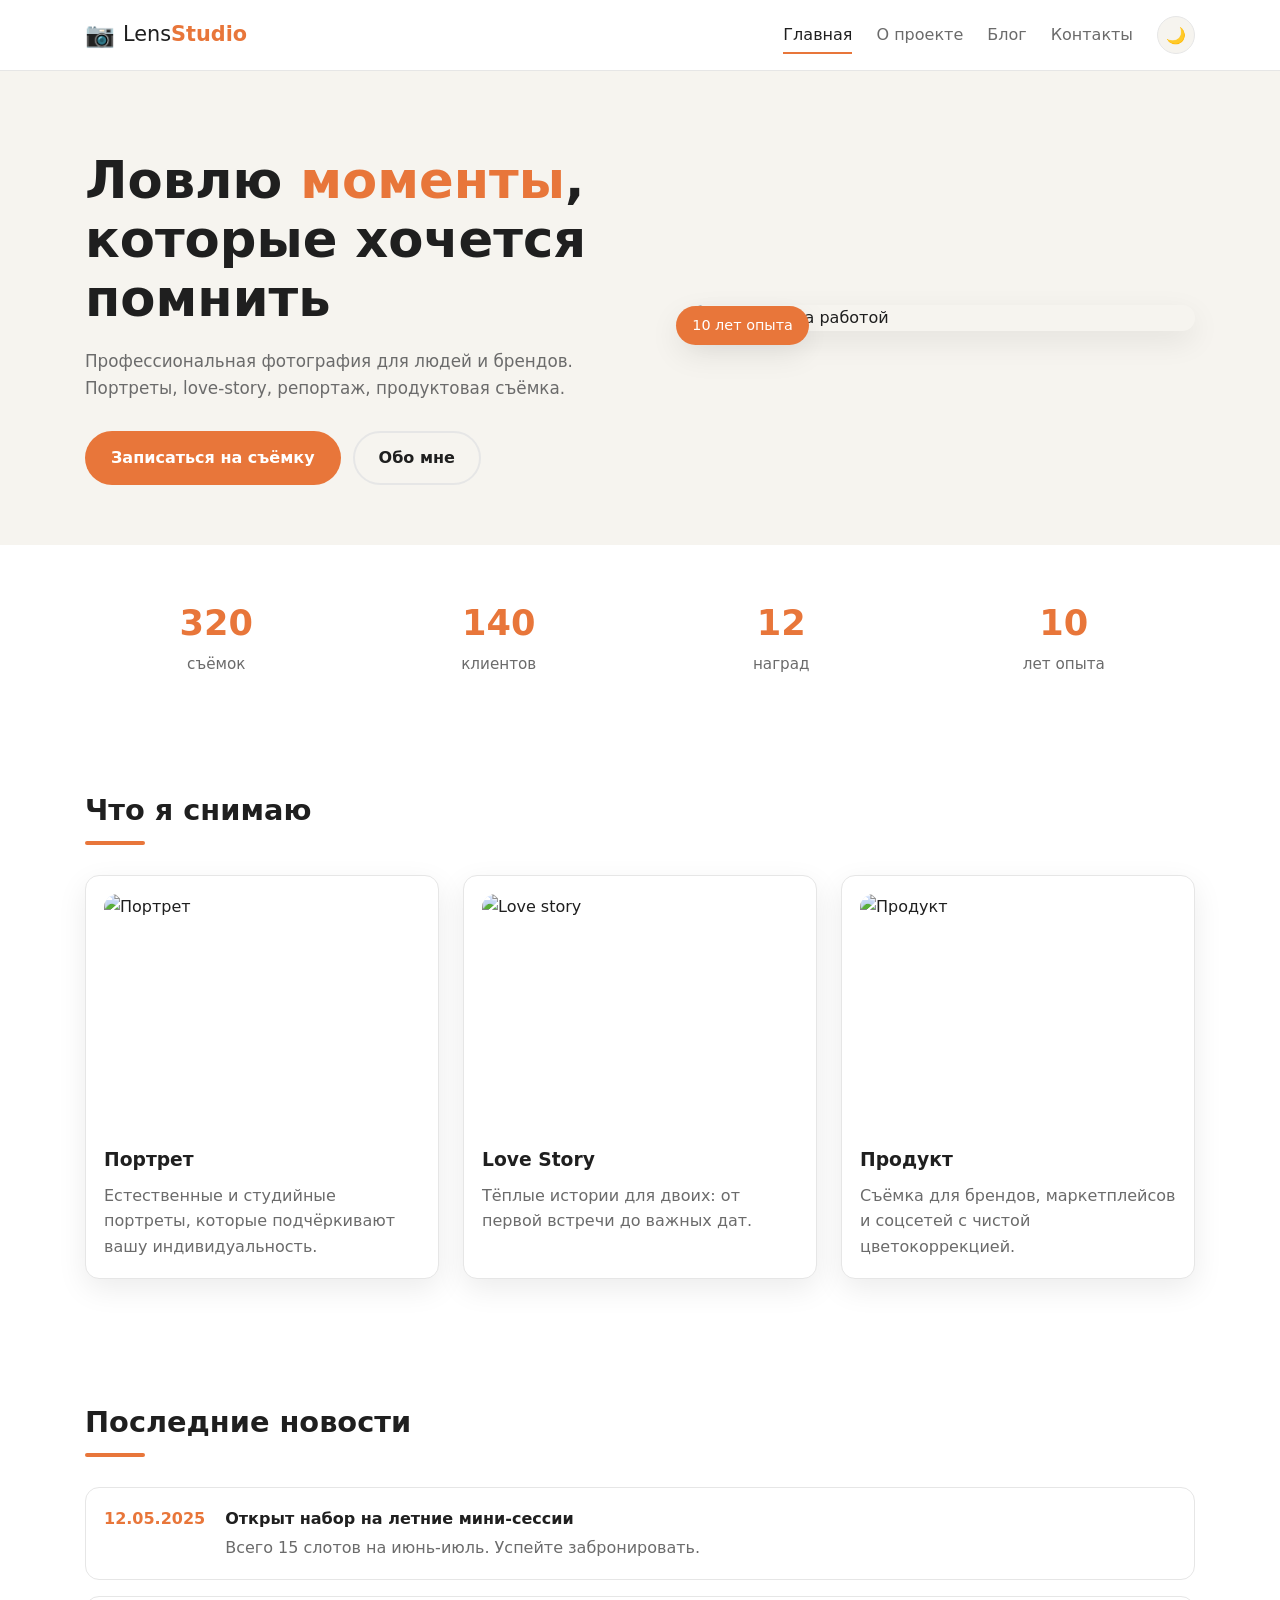
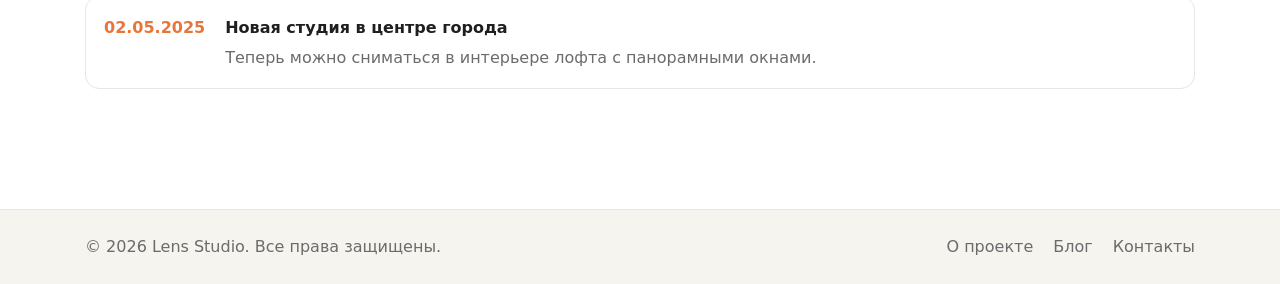
==== index.html @ 7b93a881 "Update" ====
<!DOCTYPE html>
<html lang="ru">
<head>
  <meta charset="UTF-8" />
  <meta name="viewport" content="width=device-width, initial-scale=1.0" />
  <title>Lens Studio — Фотограф-визитка</title>
  <link rel="stylesheet" href="css/style.css" />
</head>
<body>
  <header class="header">
    <div class="container header__inner">
      <a href="index.html" class="logo">
        <span class="logo__icon">📷</span>
        <span class="logo__text">Lens<strong>Studio</strong></span>
      </a>
      <button class="burger" id="burger" aria-label="Открыть меню">☰</button>
      <nav class="nav" id="nav">
        <a href="index.html" class="nav__link active">Главная</a>
        <a href="about.html" class="nav__link">О проекте</a>
        <a href="blog.html" class="nav__link">Блог</a>
        <a href="contact.html" class="nav__link">Контакты</a>
        <button class="theme-btn" id="themeToggle" title="Сменить тему">🌙</button>
      </nav>
    </div>
  </header>

  <main>
    <!-- HERO -->
    <section class="hero">
      <div class="container hero__inner">
        <div class="hero__text">
          <h1 class="hero__title">Ловлю <span class="accent">моменты</span>,<br>которые хочется помнить</h1>
          <p class="hero__subtitle">
            Профессиональная фотография для людей и брендов. Портреты, love-story, репортаж, продуктовая съёмка.
          </p>
          <div class="hero__actions">
            <a href="contact.html" class="btn btn--primary">Записаться на съёмку</a>
            <a href="about.html" class="btn btn--ghost">Обо мне</a>
          </div>
        </div>
        <div class="hero__image">
          <img src="https://picsum.photos/seed/lens/600/700" alt="Фотограф за работой" loading="lazy" />
          <span class="hero__badge">10 лет опыта</span>
        </div>
      </div>
    </section>

    <!-- Статистика -->
    <section class="stats container">
      <div class="stat"><span class="stat__num" data-count="320">0</span><span>съёмок</span></div>
      <div class="stat"><span class="stat__num" data-count="140">0</span><span>клиентов</span></div>
      <div class="stat"><span class="stat__num" data-count="12">0</span><span>наград</span></div>
      <div class="stat"><span class="stat__num" data-count="10">0</span><span>лет опыта</span></div>
    </section>

    <!-- Услуги -->
    <section class="section container">
      <h2 class="section__title">Что я снимаю</h2>
      <div class="cards">
        <article class="card reveal">
          <img src="https://picsum.photos/seed/portrait/400/300" alt="Портрет" loading="lazy">
          <h3>Портрет</h3>
          <p>Естественные и студийные портреты, которые подчёркивают вашу индивидуальность.</p>
        </article>
        <article class="card reveal">
          <img src="https://picsum.photos/seed/love/400/300" alt="Love story" loading="lazy">
          <h3>Love Story</h3>
          <p>Тёплые истории для двоих: от первой встречи до важных дат.</p>
        </article>
        <article class="card reveal">
          <img src="https://picsum.photos/seed/product/400/300" alt="Продукт" loading="lazy">
          <h3>Продукт</h3>
          <p>Съёмка для брендов, маркетплейсов и соцсетей с чистой цветокоррекцией.</p>
        </article>
      </div>
    </section>

    <!-- Новости -->
    <section class="section container">
      <h2 class="section__title">Последние новости</h2>
      <ul class="news">
        <li class="news__item reveal">
          <time>12.05.2025</time>
          <div>
            <h4>Открыт набор на летние мини-сессии</h4>
            <p>Всего 15 слотов на июнь-июль. Успейте забронировать.</p>
          </div>
        </li>
        <li class="news__item reveal">
          <time>02.05.2025</time>
          <div>
            <h4>Новая студия в центре города</h4>
            <p>Теперь можно сниматься в интерьере лофта с панорамными окнами.</p>
          </div>
        </li>
      </ul>
    </section>
  </main>

  <footer class="footer">
    <div class="container footer__inner">
      <p>© <span id="year"></span> Lens Studio. Все права защищены.</p>
      <div class="footer__links">
        <a href="about.html">О проекте</a>
        <a href="blog.html">Блог</a>
        <a href="contact.html">Контакты</a>
      </div>
    </div>
  </footer>

  <script src="js/script.js"></script>
</body>
</html>
---- css/style.css ----
/* ================= BASE ================= */
:root {
  --bg: #ffffff;
  --bg-alt: #f6f4ef;
  --text: #1f1f1f;
  --muted: #6b6b6b;
  --accent: #e8763a;
  --card: #ffffff;
  --border: #e6e6e6;
  --radius: 14px;
  --shadow: 0 10px 30px rgba(0,0,0,.08);
  --transition: .3s ease;
}

[data-theme="dark"] {
  --bg: #14151a;
  --bg-alt: #1c1e26;
  --text: #f2f2f2;
  --muted: #a5a5b0;
  --card: #1f2129;
  --border: #2a2d37;
  --shadow: 0 10px 30px rgba(0,0,0,.4);
}

* { box-sizing: border-box; margin: 0; padding: 0; }

html { scroll-behavior: smooth; }

body {
  font-family: "Segoe UI", system-ui, -apple-system, sans-serif;
  background: var(--bg);
  color: var(--text);
  line-height: 1.6;
  transition: background var(--transition), color var(--transition);
}

.container { max-width: 1150px; margin: 0 auto; padding: 0 20px; }
img { max-width: 100%; display: block; border-radius: var(--radius); }
a { color: inherit; text-decoration: none; }

/* ================= HEADER ================= */
.header {
  position: sticky; top: 0; z-index: 100;
  background: color-mix(in srgb, var(--bg) 90%, transparent);
  backdrop-filter: blur(10px);
  border-bottom: 1px solid var(--border);
}
.header__inner { display: flex; align-items: center; justify-content: space-between; height: 70px; }
.logo { display: flex; align-items: center; gap: 8px; font-size: 1.3rem; }
.logo__text strong { color: var(--accent); }
.logo__icon { font-size: 1.5rem; }

.nav { display: flex; align-items: center; gap: 24px; }
.nav__link { position: relative; padding: 6px 0; color: var(--muted); transition: color var(--transition); }
.nav__link::after {
  content: ""; position: absolute; left: 0; bottom: 0; width: 0; height: 2px;
  background: var(--accent); transition: width var(--transition);
}
.nav__link:hover, .nav__link.active { color: var(--text); }
.nav__link:hover::after, .nav__link.active::after { width: 100%; }

.theme-btn {
  background: var(--bg-alt); border: 1px solid var(--border); border-radius: 50%;
  width: 38px; height: 38px; cursor: pointer; font-size: 1rem; transition: var(--transition);
}
.theme-btn:hover { transform: rotate(20deg) scale(1.1); }

.burger { display: none; background: none; border: none; font-size: 1.6rem; color: var(--text); cursor: pointer; }

/* ================= HERO ================= */
.hero { padding: 80px 0 60px; background: var(--bg-alt); overflow: hidden; }
.hero__inner { display: grid; grid-template-columns: 1.1fr 1fr; gap: 50px; align-items: center; }
.hero__title { font-size: clamp(2rem, 4vw, 3.2rem); line-height: 1.15; margin-bottom: 20px; }
.accent { color: var(--accent); }
.hero__subtitle { color: var(--muted); margin-bottom: 30px; max-width: 500px; font-size: 1.05rem; }
.hero__actions { display: flex; gap: 12px; flex-wrap: wrap; }
.hero__image { position: relative; }
.hero__image img { box-shadow: var(--shadow); }
.hero__badge {
  position: absolute; bottom: -14px; left: -14px;
  background: var(--accent); color: #fff; padding: 8px 16px; border-radius: 999px;
  font-size: .9rem; box-shadow: var(--shadow);
  animation: float 3s ease-in-out infinite;
}
@keyframes float { 0%,100% { transform: translateY(0);} 50% { transform: translateY(-8px);} }

.hero__text { animation: fadeUp .9s ease both; }
@keyframes fadeUp { from {opacity:0; transform: translateY(20px);} to {opacity:1; transform:none;} }

/* ================= BUTTONS ================= */
.btn {
  display: inline-block; padding: 12px 24px; border-radius: 999px;
  font-weight: 600; cursor: pointer; border: 2px solid transparent;
  transition: var(--transition);
}
.btn--primary { background: var(--accent); color: #fff; }
.btn--primary:hover { transform: translateY(-2px); box-shadow: 0 8px 20px rgba(232,118,58,.4); }
.btn--ghost { border-color: var(--border); color: var(--text); }
.btn--ghost:hover { border-color: var(--accent); color: var(--accent); }

/* ================= STATS ================= */
.stats {
  display: grid; grid-template-columns: repeat(4, 1fr);
  gap: 20px; padding: 50px 20px; text-align: center;
}
.stat__num { display: block; font-size: 2.2rem; font-weight: 700; color: var(--accent); }
.stat span:last-child { color: var(--muted); font-size: .95rem; }

/* ================= SECTIONS ================= */
.section { padding: 60px 20px; }
.section__title { font-size: 1.8rem; margin-bottom: 30px; position: relative; }
.section__title::after {
  content: ""; display: block; width: 60px; height: 4px;
  background: var(--accent); border-radius: 2px; margin-top: 8px;
}
.section__subtitle { color: var(--muted); margin-bottom: 24px; }

/* ================= CARDS ================= */
.cards { display: grid; grid-template-columns: repeat(auto-fit, minmax(260px, 1fr)); gap: 24px; }
.card {
  background: var(--card); border: 1px solid var(--border); border-radius: var(--radius);
  padding: 18px; box-shadow: var(--shadow);
  transition: transform var(--transition), box-shadow var(--transition);
}
.card:hover { transform: translateY(-6px); }
.card img { aspect-ratio: 4/3; object-fit: cover; margin-bottom: 14px; }
.card h3 { margin-bottom: 8px; }
.card p { color: var(--muted); }

/* ================= NEWS ================= */
.news { list-style: none; display: flex; flex-direction: column; gap: 16px; }
.news__item {
  display: flex; gap: 20px; padding: 18px;
  background: var(--card); border-radius: var(--radius); border: 1px solid var(--border);
  transition: var(--transition);
}
.news__item:hover { border-color: var(--accent); }
.news__item time { color: var(--accent); font-weight: 600; min-width: 100px; }
.news__item h4 { margin-bottom: 4px; }
.news__item p { color: var(--muted); }

/* ================= ABOUT ================= */
.about { display: grid; grid-template-columns: 1fr 1fr; gap: 40px; align-items: center; margin-bottom: 50px; }
.about__text h2 { margin-bottom: 14px; }
.about__text p { color: var(--muted); margin-bottom: 12px; }
.list, .timeline { padding-left: 24px; margin-bottom: 30px; }
.list li, .timeline li { margin-bottom: 10px; color: var(--muted); }
.list li::marker, .timeline li::marker { color: var(--accent); }

/* ================= BLOG ================= */
.blog-grid { display: grid; grid-template-columns: repeat(auto-fit, minmax(280px, 1fr)); gap: 24px; }
.post {
  background: var(--card); border: 1px solid var(--border); border-radius: var(--radius);
  overflow: hidden; box-shadow: var(--shadow); transition: var(--transition);
}
.post:hover { transform: translateY(-6px); }
.post img { border-radius: 0; aspect-ratio: 16/10; object-fit: cover; }
.post__body { padding: 18px; }
.post__body h3 { margin-bottom: 8px; }
.post__body p { color: var(--muted); margin-bottom: 14px; }

.fav-btn {
  background: var(--bg-alt); border: 1px solid var(--border); color: var(--text);
  padding: 8px 14px; border-radius: 999px; cursor: pointer; transition: var(--transition);
  font-size: .9rem;
}
.fav-btn:hover { border-color: var(--accent); color: var(--accent); }
.fav-btn.active { background: var(--accent); color: #fff; border-color: var(--accent); }

.fav-list { display: flex; flex-wrap: wrap; gap: 10px; color: var(--muted); }
.fav-chip {
  padding: 6px 14px; background: var(--bg-alt); border: 1px solid var(--border);
  border-radius: 999px; color: var(--text);
}

/* ================= CONTACT ================= */
.contact-wrap { display: grid; grid-template-columns: 1.1fr 1fr; gap: 40px; }
.form { display: flex; flex-direction: column; gap: 16px; }
.form label { display: flex; flex-direction: column; gap: 6px; font-weight: 500; font-size: .95rem; }
.form input, .form textarea {
  padding: 12px 14px; border-radius: 10px; border: 1px solid var(--border);
  background: var(--card); color: var(--text); font: inherit; outline: none;
  transition: border-color var(--transition);
}
.form input:focus, .form textarea:focus { border-color: var(--accent); }
.form__status { font-size: .9rem; color: var(--accent); min-height: 1.2em; }
.contact-info { background: var(--bg-alt); padding: 24px; border-radius: var(--radius); }
.contact-info h2 { margin-bottom: 16px; }
.contact-info p { margin-bottom: 10px; }

/* ================= FOOTER ================= */
.footer { background: var(--bg-alt); border-top: 1px solid var(--border); margin-top: 60px; padding: 24px 0; }
.footer__inner { display: flex; justify-content: space-between; flex-wrap: wrap; gap: 12px; color: var(--muted); }
.footer__links { display: flex; gap: 20px; }
.footer__links a:hover { color: var(--accent); }

/* ================= REVEAL ANIMATION ================= */
.reveal { opacity: 0; transform: translateY(30px); transition: opacity .7s ease, transform .7s ease; }
.reveal.visible { opacity: 1; transform: none; }

/* ================= MOBILE ================= */
@media (max-width: 768px) {
  .burger { display: block; }
  .nav {
    position: fixed; top: 70px; right: 0; height: calc(100vh - 70px);
    width: 260px; background: var(--bg); flex-direction: column;
    padding: 30px; transform: translateX(100%);
    transition: transform var(--transition); border-left: 1px solid var(--border);
    align-items: flex-start; gap: 18px;
  }
  .nav.open { transform: translateX(0); }
  .hero { padding: 40px 0; }
  .hero__inner { grid-template-columns: 1fr; }
  .hero__image { order: -1; max-width: 400px; }
  .stats { grid-template-columns: repeat(2, 1fr); }
  .about { grid-template-columns: 1fr; }
  .contact-wrap { grid-template-columns: 1fr; }
  .news__item { flex-direction: column; gap: 6px; }
  .footer__inner { flex-direction: column; text-align: center; align-items: center; }
}
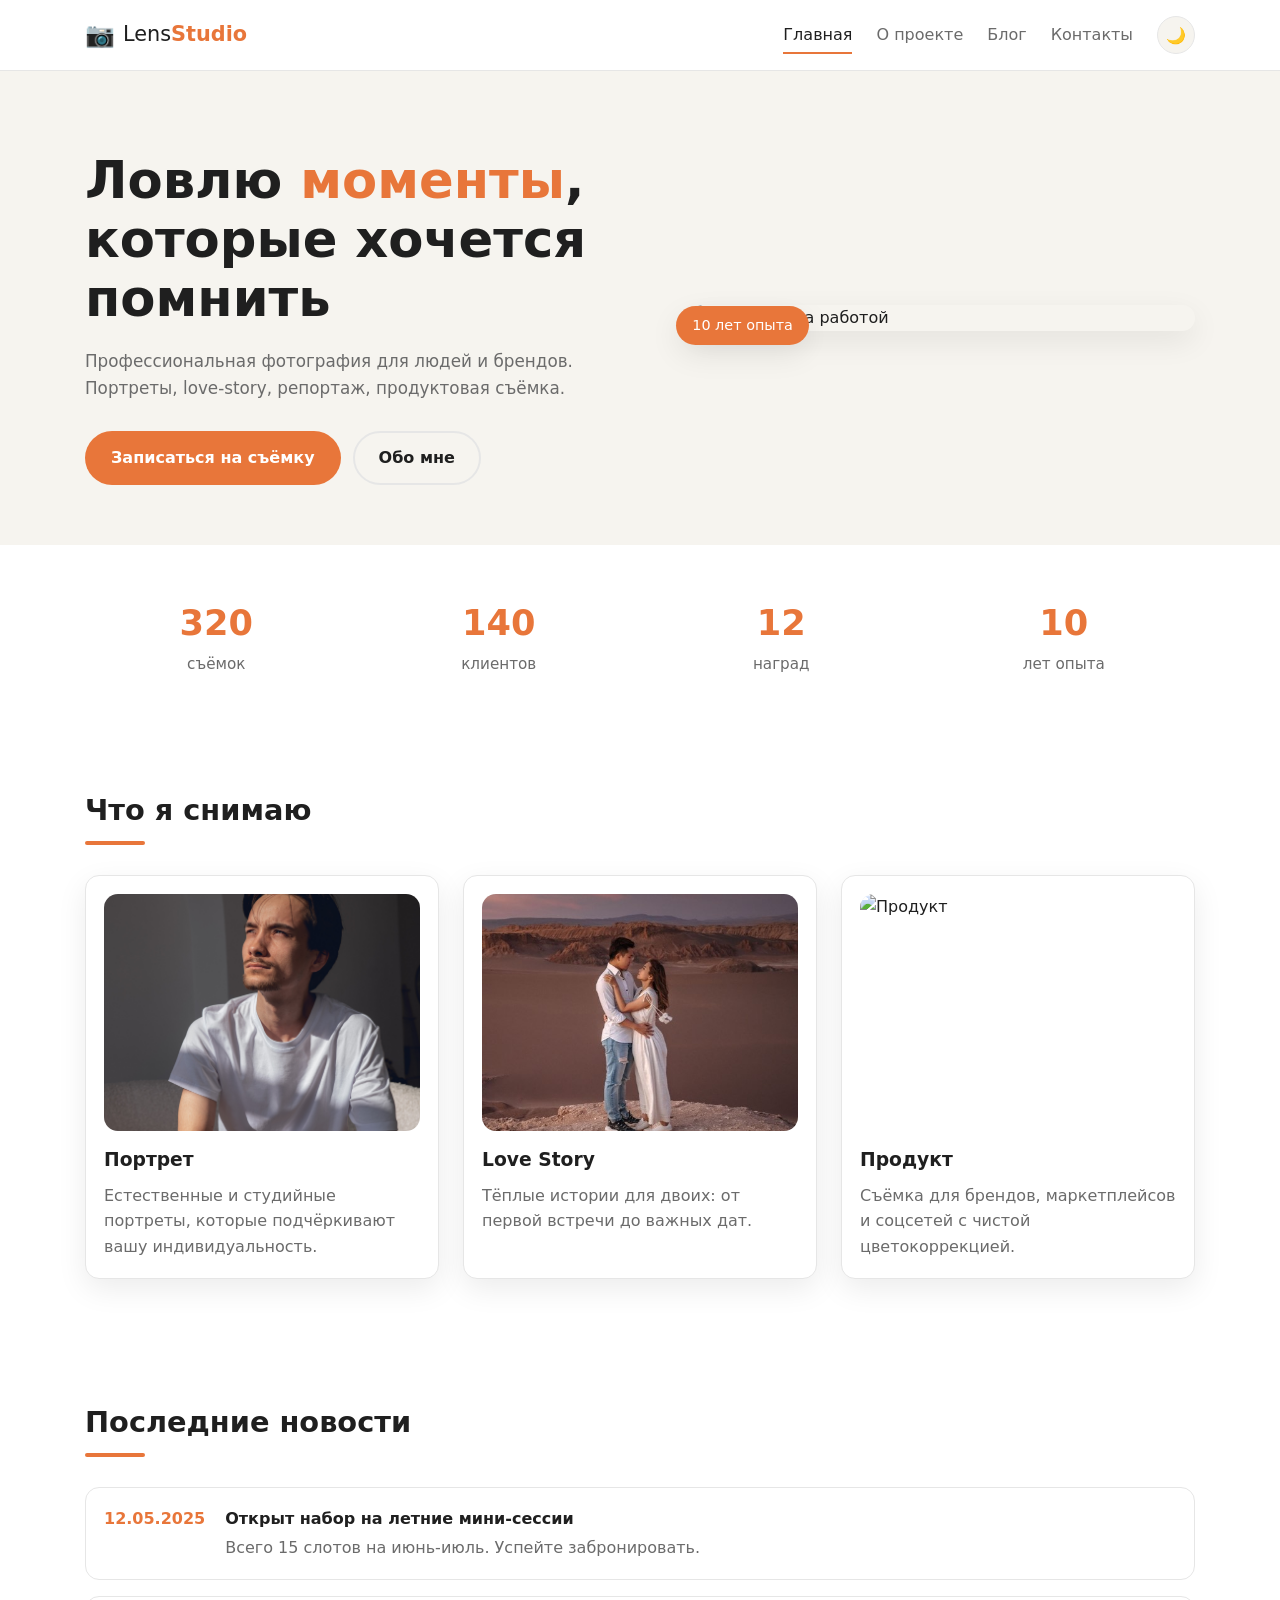
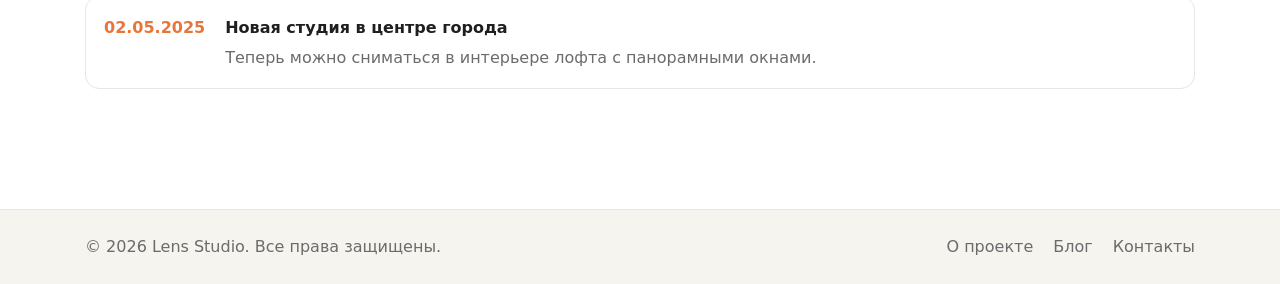
==== commit bf0fcaa8: "Update" ====
--- a/index.html
+++ b/index.html
@@ -39,7 +39,7 @@
           </div>
         </div>
         <div class="hero__image">
-          <img src="https://picsum.photos/seed/lens/600/700" alt="Фотограф за работой" loading="lazy" />
+          <img src="https://media.istockphoto.com/id/1163335715/ru/%D1%84%D0%BE%D1%82%D0%BE/%D1%84%D0%BE%D1%82%D0%BE%D0%B3%D1%80%D0%B0%D1%84-%D1%80%D0%B0%D0%B1%D0%BE%D1%82%D0%B0%D1%8E%D1%89%D0%B8%D0%B9-%D0%B2-%D1%81%D1%82%D1%83%D0%B4%D0%B8%D0%B8.jpg?s=612x612&w=0&k=20&c=5Xpf_-NgkId8b3ijrm022zudHAVhmeoN0Odfm09Tx3U=" alt="Фотограф за работой" loading="lazy" />
           <span class="hero__badge">10 лет опыта</span>
         </div>
       </div>
@@ -58,17 +58,17 @@
       <h2 class="section__title">Что я снимаю</h2>
       <div class="cards">
         <article class="card reveal">
-          <img src="https://picsum.photos/seed/portrait/400/300" alt="Портрет" loading="lazy">
+          <img src="img/1.jpg" alt="Портрет" loading="lazy">
           <h3>Портрет</h3>
           <p>Естественные и студийные портреты, которые подчёркивают вашу индивидуальность.</p>
         </article>
         <article class="card reveal">
-          <img src="https://picsum.photos/seed/love/400/300" alt="Love story" loading="lazy">
+          <img src="img/2.jpg" alt="Love story" loading="lazy">
           <h3>Love Story</h3>
           <p>Тёплые истории для двоих: от первой встречи до важных дат.</p>
         </article>
         <article class="card reveal">
-          <img src="https://picsum.photos/seed/product/400/300" alt="Продукт" loading="lazy">
+          <img src="https://alexandersakulin.com/wp-content/uploads/2024/03/19-aug_22-SKINDEX-00296-1600-60p.jpg" alt="Продукт" loading="lazy">
           <h3>Продукт</h3>
           <p>Съёмка для брендов, маркетплейсов и соцсетей с чистой цветокоррекцией.</p>
         </article>
